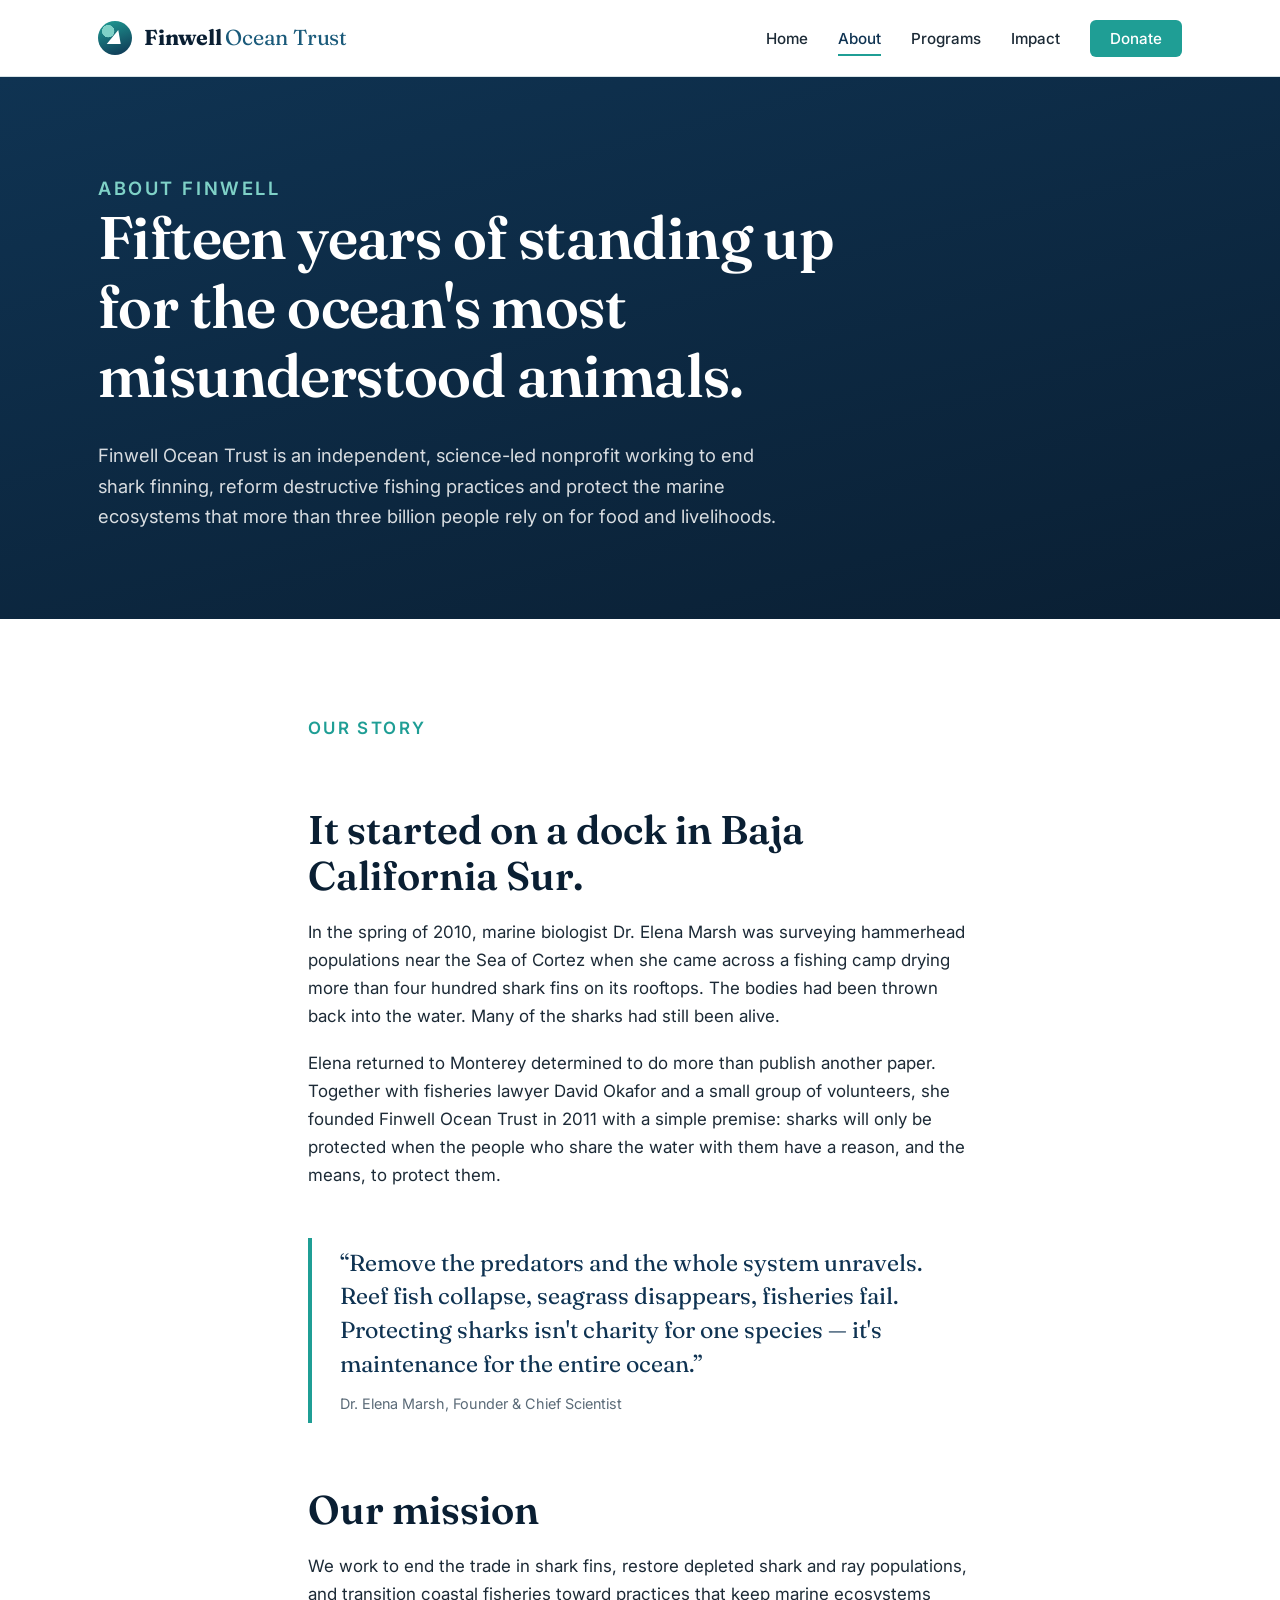
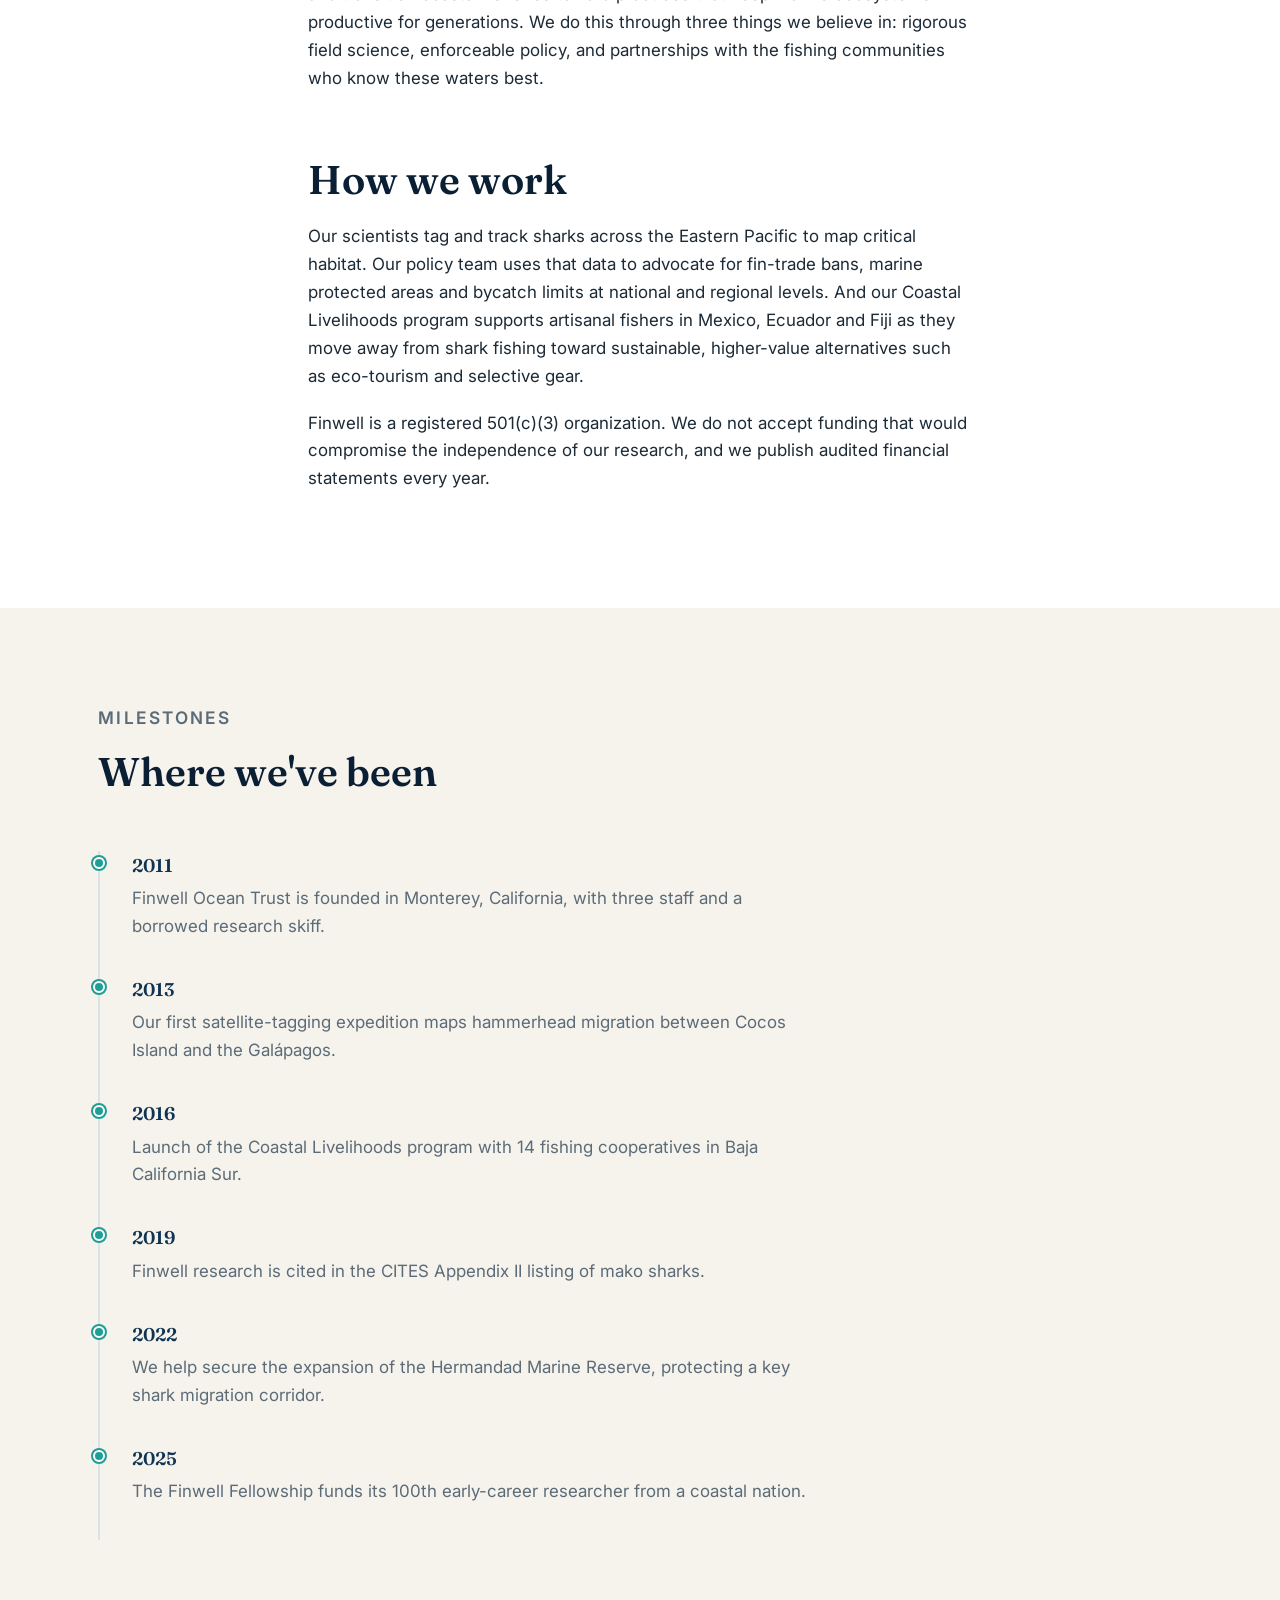
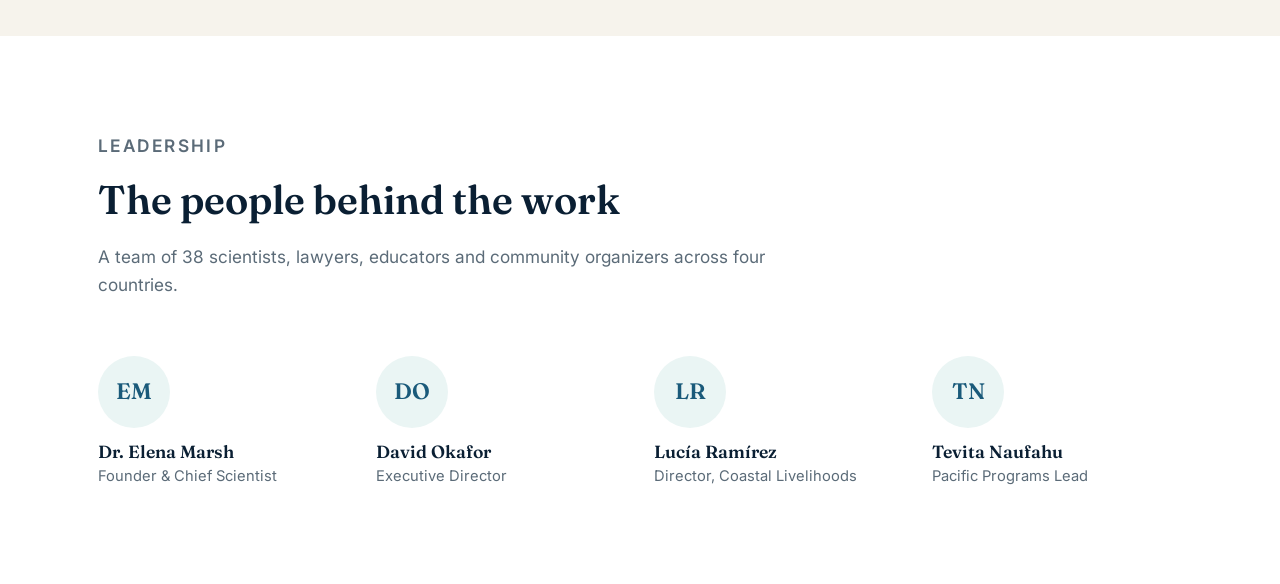
==== about.html @ 3e694627 "Add About page and navigation Co-Authored-By: Claude Opus 5.5 <noreply@anthropic.com>" ====
<!DOCTYPE html>
<html lang="en">
<head>
  <meta charset="UTF-8">
  <meta name="viewport" content="width=device-width, initial-scale=1.0">
  <title>About Us | Finwell Ocean Trust</title>
  <link rel="preconnect" href="https://fonts.googleapis.com">
  <link rel="preconnect" href="https://fonts.gstatic.com" crossorigin>
  <link href="https://fonts.googleapis.com/css2?family=Fraunces:opsz,wght@9..144,400;9..144,600;9..144,700&family=Inter:wght@400;500;600&display=swap" rel="stylesheet">
  <link rel="stylesheet" href="styles.css">
</head>
<body>

  <header class="site-header">
    <div class="container header-inner">
      <a href="index.html" class="wordmark">
        <span class="wordmark-mark" aria-hidden="true"></span>
        <span class="wordmark-text">Finwell <em>Ocean Trust</em></span>
      </a>
      <nav class="site-nav" aria-label="Main">
        <ul>
          <li><a href="index.html">Home</a></li>
          <li><a href="about.html" aria-current="page">About</a></li>
          <li><a href="index.html#programs">Programs</a></li>
          <li><a href="index.html#impact">Impact</a></li>
          <li><a href="index.html#donate" class="nav-donate">Donate</a></li>
        </ul>
      </nav>
    </div>
  </header>

  <main>
    <section class="page-hero">
      <div class="container">
        <p class="eyebrow">About Finwell</p>
        <h1>Fifteen years of standing up for the ocean's most misunderstood animals.</h1>
        <p>
          Finwell Ocean Trust is an independent, science-led nonprofit working
          to end shark finning, reform destructive fishing practices and
          protect the marine ecosystems that more than three billion people
          rely on for food and livelihoods.
        </p>
      </div>
    </section>

    <section class="section">
      <div class="container prose">
        <p class="eyebrow">Our story</p>
        <h2>It started on a dock in Baja California Sur.</h2>
        <p>
          In the spring of 2010, marine biologist Dr. Elena Marsh was
          surveying hammerhead populations near the Sea of Cortez when she
          came across a fishing camp drying more than four hundred shark fins
          on its rooftops. The bodies had been thrown back into the water.
          Many of the sharks had still been alive.
        </p>
        <p>
          Elena returned to Monterey determined to do more than publish
          another paper. Together with fisheries lawyer David Okafor and a
          small group of volunteers, she founded Finwell Ocean Trust in 2011
          with a simple premise: sharks will only be protected when the
          people who share the water with them have a reason, and the
          means, to protect them.
        </p>

        <blockquote class="pull-quote">
          &ldquo;Remove the predators and the whole system unravels. Reef fish
          collapse, seagrass disappears, fisheries fail. Protecting sharks
          isn't charity for one species &mdash; it's maintenance for the
          entire ocean.&rdquo;
          <cite>Dr. Elena Marsh, Founder &amp; Chief Scientist</cite>
        </blockquote>

        <h2>Our mission</h2>
        <p>
          We work to end the trade in shark fins, restore depleted shark and
          ray populations, and transition coastal fisheries toward practices
          that keep marine ecosystems productive for generations. We do this
          through three things we believe in: rigorous field science,
          enforceable policy, and partnerships with the fishing communities
          who know these waters best.
        </p>

        <h2>How we work</h2>
        <p>
          Our scientists tag and track sharks across the Eastern Pacific to
          map critical habitat. Our policy team uses that data to advocate
          for fin-trade bans, marine protected areas and bycatch limits at
          national and regional levels. And our Coastal Livelihoods program
          supports artisanal fishers in Mexico, Ecuador and Fiji as they move
          away from shark fishing toward sustainable, higher-value
          alternatives such as eco-tourism and selective gear.
        </p>
        <p>
          Finwell is a registered 501(c)(3) organization. We do not accept
          funding that would compromise the independence of our research,
          and we publish audited financial statements every year.
        </p>
      </div>
    </section>

    <section class="section section-alt">
      <div class="container">
        <div class="section-head">
          <p class="eyebrow">Milestones</p>
          <h2>Where we've been</h2>
        </div>
        <ol class="timeline prose">
          <li>
            <span class="year">2011</span>
            <p>Finwell Ocean Trust is founded in Monterey, California, with three staff and a borrowed research skiff.</p>
          </li>
          <li>
            <span class="year">2013</span>
            <p>Our first satellite-tagging expedition maps hammerhead migration between Cocos Island and the Galápagos.</p>
          </li>
          <li>
            <span class="year">2016</span>
            <p>Launch of the Coastal Livelihoods program with 14 fishing cooperatives in Baja California Sur.</p>
          </li>
          <li>
            <span class="year">2019</span>
            <p>Finwell research is cited in the CITES Appendix II listing of mako sharks.</p>
          </li>
          <li>
            <span class="year">2022</span>
            <p>We help secure the expansion of the Hermandad Marine Reserve, protecting a key shark migration corridor.</p>
          </li>
          <li>
            <span class="year">2025</span>
            <p>The Finwell Fellowship funds its 100th early-career researcher from a coastal nation.</p>
          </li>
        </ol>
      </div>
    </section>

    <section class="section">
      <div class="container">
        <div class="section-head">
          <p class="eyebrow">Leadership</p>
          <h2>The people behind the work</h2>
          <p>A team of 38 scientists, lawyers, educators and community organizers across four countries.</p>
        </div>
        <div class="team-grid">
          <div class="team-member">
            <div class="avatar">EM</div>
            <h3>Dr. Elena Marsh</h3>
            <p>Founder &amp; Chief Scientist</p>
          </div>
          <div class="team-member">
            <div class="avatar">DO</div>
            <h3>David Okafor</h3>
            <p>Executive Director</p>
          </div>
          <div class="team-member">
            <div class="avatar">LR</div>
            <h3>Lucía Ramírez</h3>
            <p>Director, Coastal Livelihoods</p>
          </div>
          <div class="team-member">
            <div class="avatar">TN</div>
            <h3>Tevita Naufahu</h3>
            <p>Pacific Programs Lead</p>
          </div>
        </div>
      </div>
    </section>
  </main>

</body>
</html>
---- styles.css ----
/* Finwell Ocean Trust — shared stylesheet */

:root {
  --abyss: #0a1f33;
  --deep: #0f3352;
  --tide: #1a5a7a;
  --teal: #1f9e95;
  --teal-light: #7fd1c7;
  --foam: #eaf5f4;
  --sand: #f6f3ec;
  --white: #ffffff;
  --ink: #1c2a36;
  --muted: #5b6b78;
  --line: #d7e3e6;

  --font-display: "Fraunces", Georgia, "Times New Roman", serif;
  --font-body: "Inter", -apple-system, BlinkMacSystemFont, "Segoe UI", Roboto, sans-serif;

  --radius: 6px;
  --container: 1140px;
}

*,
*::before,
*::after {
  box-sizing: border-box;
}

html {
  scroll-behavior: smooth;
}

body {
  margin: 0;
  font-family: var(--font-body);
  font-size: 17px;
  line-height: 1.65;
  color: var(--ink);
  background: var(--white);
  -webkit-font-smoothing: antialiased;
}

img {
  max-width: 100%;
  display: block;
}

a {
  color: var(--tide);
}

h1, h2, h3, h4 {
  font-family: var(--font-display);
  font-weight: 600;
  line-height: 1.15;
  color: var(--abyss);
  margin: 0 0 0.5em;
}

h1 { font-size: clamp(2.4rem, 5vw, 3.75rem); letter-spacing: -0.01em; }
h2 { font-size: clamp(1.8rem, 3.2vw, 2.5rem); }
h3 { font-size: 1.3rem; }

p { margin: 0 0 1.1em; }

.container {
  width: 100%;
  max-width: var(--container);
  margin: 0 auto;
  padding: 0 28px;
}

.eyebrow {
  font-size: 0.78rem;
  font-weight: 600;
  letter-spacing: 0.14em;
  text-transform: uppercase;
  color: var(--teal);
  margin-bottom: 1rem;
}

/* ---------- Header ---------- */

.site-header {
  position: sticky;
  top: 0;
  z-index: 50;
  background: rgba(255, 255, 255, 0.96);
  border-bottom: 1px solid var(--line);
  backdrop-filter: blur(6px);
}

.header-inner {
  display: flex;
  align-items: center;
  justify-content: space-between;
  height: 76px;
}

.wordmark {
  display: flex;
  align-items: center;
  gap: 12px;
  text-decoration: none;
  color: var(--abyss);
}

.wordmark-mark {
  width: 34px;
  height: 34px;
  border-radius: 50%;
  background:
    radial-gradient(circle at 30% 30%, var(--teal-light) 0 18%, transparent 19%),
    linear-gradient(160deg, var(--teal) 0%, var(--deep) 100%);
  position: relative;
  flex-shrink: 0;
}

.wordmark-mark::after {
  /* stylised dorsal fin */
  content: "";
  position: absolute;
  left: 11px;
  top: 9px;
  border-left: 7px solid transparent;
  border-right: 7px solid transparent;
  border-bottom: 14px solid var(--white);
  transform: skewX(-18deg);
}

.wordmark-text {
  font-family: var(--font-display);
  font-size: 1.35rem;
  font-weight: 700;
  letter-spacing: -0.01em;
}

.wordmark-text em {
  font-style: normal;
  font-weight: 400;
  color: var(--tide);
}

/* ---------- Navigation ---------- */

.site-nav ul {
  display: flex;
  align-items: center;
  gap: 30px;
  list-style: none;
  margin: 0;
  padding: 0;
}

.site-nav a {
  text-decoration: none;
  color: var(--ink);
  font-size: 0.95rem;
  font-weight: 500;
  padding: 6px 0;
  border-bottom: 2px solid transparent;
  transition: border-color 0.15s ease, color 0.15s ease;
}

.site-nav a:hover,
.site-nav a[aria-current="page"] {
  color: var(--deep);
  border-bottom-color: var(--teal);
}

.site-nav .nav-donate {
  background: var(--teal);
  color: var(--white);
  padding: 9px 20px;
  border-radius: var(--radius);
  border-bottom: none;
}

.site-nav .nav-donate:hover {
  background: var(--deep);
  color: var(--white);
}

/* ---------- Buttons ---------- */

.btn {
  display: inline-block;
  padding: 14px 28px;
  border-radius: var(--radius);
  font-weight: 600;
  font-size: 0.98rem;
  text-decoration: none;
  transition: background 0.15s ease, color 0.15s ease, border-color 0.15s ease;
}

.btn-primary {
  background: var(--teal);
  color: var(--white);
  border: 2px solid var(--teal);
}

.btn-primary:hover {
  background: #188a82;
  border-color: #188a82;
}

.btn-ghost {
  border: 2px solid rgba(255, 255, 255, 0.55);
  color: var(--white);
}

.btn-ghost:hover {
  border-color: var(--white);
  background: rgba(255, 255, 255, 0.08);
}

/* ---------- Hero ---------- */

.hero {
  background:
    linear-gradient(180deg, rgba(10, 31, 51, 0.15) 0%, rgba(10, 31, 51, 0.65) 100%),
    radial-gradient(ellipse at 80% 0%, #2b7f99 0%, transparent 55%),
    linear-gradient(165deg, var(--tide) 0%, var(--deep) 45%, var(--abyss) 100%);
  color: var(--white);
  padding: 128px 0 140px;
  position: relative;
  overflow: hidden;
}

.hero::after {
  content: "";
  position: absolute;
  left: 0;
  right: 0;
  bottom: -1px;
  height: 60px;
  background: var(--white);
  clip-path: ellipse(75% 100% at 50% 100%);
}

.hero-inner {
  max-width: 820px;
  margin-left: max(28px, calc((100% - var(--container)) / 2 + 28px));
  padding: 0;
}

.hero .eyebrow { color: var(--teal-light); }

.hero h1 {
  color: var(--white);
}

.hero-lede {
  font-size: 1.2rem;
  color: rgba(255, 255, 255, 0.86);
  max-width: 640px;
  margin-bottom: 2.2rem;
}

.hero-actions {
  display: flex;
  flex-wrap: wrap;
  gap: 14px;
}

/* ---------- Sections ---------- */

.section {
  padding: 96px 0;
}

.section-alt {
  background: var(--sand);
}

.section-head {
  max-width: 680px;
  margin-bottom: 56px;
}

.section-head p {
  color: var(--muted);
  font-size: 1.08rem;
}

/* ---------- Impact stats ---------- */

.stats-grid {
  display: grid;
  grid-template-columns: repeat(4, 1fr);
  gap: 28px;
}

.stat {
  border-top: 3px solid var(--teal);
  padding-top: 22px;
}

.stat-figure {
  font-family: var(--font-display);
  font-size: 2.9rem;
  font-weight: 600;
  line-height: 1;
  color: var(--deep);
  margin-bottom: 12px;
}

.stat-label {
  font-weight: 600;
  color: var(--abyss);
  margin-bottom: 6px;
}

.stat-note {
  font-size: 0.92rem;
  color: var(--muted);
  margin: 0;
}

.stats-footnote {
  margin-top: 40px;
  font-size: 0.85rem;
  color: var(--muted);
}

/* ---------- Programs ---------- */

.programs-grid {
  display: grid;
  grid-template-columns: repeat(3, 1fr);
  gap: 28px;
}

.program-card {
  background: var(--white);
  border: 1px solid var(--line);
  border-radius: var(--radius);
  padding: 32px 28px;
}

.program-card .tag {
  display: inline-block;
  font-size: 0.75rem;
  font-weight: 600;
  letter-spacing: 0.08em;
  text-transform: uppercase;
  color: var(--tide);
  background: var(--foam);
  padding: 4px 10px;
  border-radius: 20px;
  margin-bottom: 16px;
}

.program-card p {
  color: var(--muted);
  font-size: 0.98rem;
  margin: 0;
}

/* ---------- Call to action band ---------- */

.cta-band {
  background: linear-gradient(120deg, var(--deep) 0%, var(--tide) 100%);
  color: var(--white);
  padding: 80px 0;
}

.cta-band .container {
  display: flex;
  align-items: center;
  justify-content: space-between;
  gap: 40px;
  flex-wrap: wrap;
}

.cta-band h2 {
  color: var(--white);
  margin: 0 0 8px;
}

.cta-band p {
  color: rgba(255, 255, 255, 0.82);
  margin: 0;
  max-width: 560px;
}

/* ---------- About page ---------- */

.page-hero {
  background: linear-gradient(165deg, var(--deep) 0%, var(--abyss) 100%);
  color: var(--white);
  padding: 96px 0 88px;
}

.page-hero h1 { color: var(--white); max-width: 760px; }
.page-hero .eyebrow { color: var(--teal-light); }

.page-hero p {
  color: rgba(255, 255, 255, 0.84);
  font-size: 1.15rem;
  max-width: 680px;
  margin: 0;
}

.prose {
  max-width: 720px;
}

.prose p { font-size: 1.06rem; }

.prose h2 { margin-top: 1.6em; }

.pull-quote {
  margin: 48px 0;
  padding: 8px 0 8px 28px;
  border-left: 4px solid var(--teal);
  font-family: var(--font-display);
  font-size: 1.45rem;
  line-height: 1.45;
  color: var(--deep);
}

.pull-quote cite {
  display: block;
  margin-top: 14px;
  font-family: var(--font-body);
  font-size: 0.9rem;
  font-style: normal;
  color: var(--muted);
}

.timeline {
  list-style: none;
  margin: 0;
  padding: 0;
  border-left: 2px solid var(--line);
}

.timeline li {
  position: relative;
  padding: 0 0 34px 32px;
}

.timeline li::before {
  content: "";
  position: absolute;
  left: -7px;
  top: 6px;
  width: 12px;
  height: 12px;
  border-radius: 50%;
  background: var(--teal);
  border: 2px solid var(--white);
  box-shadow: 0 0 0 2px var(--teal);
}

.timeline .year {
  font-family: var(--font-display);
  font-weight: 600;
  font-size: 1.15rem;
  color: var(--deep);
  display: block;
}

.timeline p { margin: 4px 0 0; color: var(--muted); }

.team-grid {
  display: grid;
  grid-template-columns: repeat(4, 1fr);
  gap: 28px;
}

.team-member .avatar {
  width: 72px;
  height: 72px;
  border-radius: 50%;
  background: var(--foam);
  color: var(--tide);
  font-family: var(--font-display);
  font-weight: 600;
  font-size: 1.4rem;
  display: flex;
  align-items: center;
  justify-content: center;
  margin-bottom: 14px;
}

.team-member h3 { font-size: 1.1rem; margin-bottom: 2px; }
.team-member p { color: var(--muted); font-size: 0.92rem; margin: 0; }

/* ---------- Footer ---------- */

.site-footer {
  background: var(--abyss);
  color: rgba(255, 255, 255, 0.72);
  padding: 72px 0 32px;
  font-size: 0.94rem;
}

.site-footer h4 {
  font-family: var(--font-body);
  font-size: 0.78rem;
  font-weight: 600;
  letter-spacing: 0.14em;
  text-transform: uppercase;
  color: var(--teal-light);
  margin-bottom: 18px;
}

.site-footer a {
  color: rgba(255, 255, 255, 0.82);
  text-decoration: none;
}

.site-footer a:hover {
  color: var(--white);
  text-decoration: underline;
}

.footer-partners {
  padding-bottom: 48px;
  margin-bottom: 48px;
  border-bottom: 1px solid rgba(255, 255, 255, 0.12);
}

.partner-list {
  display: flex;
  flex-wrap: wrap;
  gap: 14px 16px;
  list-style: none;
  margin: 0;
  padding: 0;
}

.partner-list li {
  border: 1px solid rgba(255, 255, 255, 0.18);
  border-radius: var(--radius);
  padding: 12px 20px;
  font-family: var(--font-display);
  font-size: 1rem;
  color: rgba(255, 255, 255, 0.9);
  letter-spacing: 0.01em;
}

.footer-grid {
  display: grid;
  grid-template-columns: 1.4fr 1fr 1fr 1.5fr;
  gap: 40px;
}

.footer-grid ul {
  list-style: none;
  margin: 0;
  padding: 0;
}

.footer-grid li { margin-bottom: 9px; }

.footer-about .wordmark { color: var(--white); margin-bottom: 16px; }
.footer-about .wordmark-text em { color: var(--teal-light); }
.footer-about p { max-width: 300px; }

.newsletter-form {
  display: flex;
  margin-top: 6px;
}

.newsletter-form input {
  flex: 1;
  min-width: 0;
  padding: 12px 14px;
  border: 1px solid rgba(255, 255, 255, 0.22);
  border-right: none;
  border-radius: var(--radius) 0 0 var(--radius);
  background: rgba(255, 255, 255, 0.06);
  color: var(--white);
  font: inherit;
  font-size: 0.92rem;
}

.newsletter-form input::placeholder { color: rgba(255, 255, 255, 0.5); }

.newsletter-form button {
  padding: 12px 18px;
  border: none;
  border-radius: 0 var(--radius) var(--radius) 0;
  background: var(--teal);
  color: var(--white);
  font: inherit;
  font-weight: 600;
  font-size: 0.92rem;
  cursor: pointer;
}

.newsletter-form button:hover { background: #188a82; }

.social-row {
  display: flex;
  gap: 10px;
  margin-top: 22px;
}

.social-row a {
  width: 38px;
  height: 38px;
  border-radius: 50%;
  border: 1px solid rgba(255, 255, 255, 0.22);
  display: flex;
  align-items: center;
  justify-content: center;
  font-size: 0.78rem;
  font-weight: 600;
}

.social-row a:hover {
  border-color: var(--teal-light);
  text-decoration: none;
}

.footer-bottom {
  margin-top: 56px;
  padding-top: 24px;
  border-top: 1px solid rgba(255, 255, 255, 0.12);
  display: flex;
  justify-content: space-between;
  flex-wrap: wrap;
  gap: 12px;
  font-size: 0.84rem;
  color: rgba(255, 255, 255, 0.55);
}

.footer-bottom p { margin: 0; }

/* ---------- Responsive ---------- */

@media (max-width: 960px) {
  .stats-grid,
  .team-grid { grid-template-columns: repeat(2, 1fr); }
  .programs-grid { grid-template-columns: 1fr; }
  .footer-grid { grid-template-columns: 1fr 1fr; }
}

@media (max-width: 720px) {
  .header-inner { height: auto; padding-top: 14px; padding-bottom: 14px; flex-wrap: wrap; gap: 12px; }
  .site-nav ul { gap: 18px; flex-wrap: wrap; }
  .hero { padding: 88px 0 100px; }
  .section { padding: 72px 0; }
  .stats-grid,
  .team-grid,
  .footer-grid { grid-template-columns: 1fr; }
}
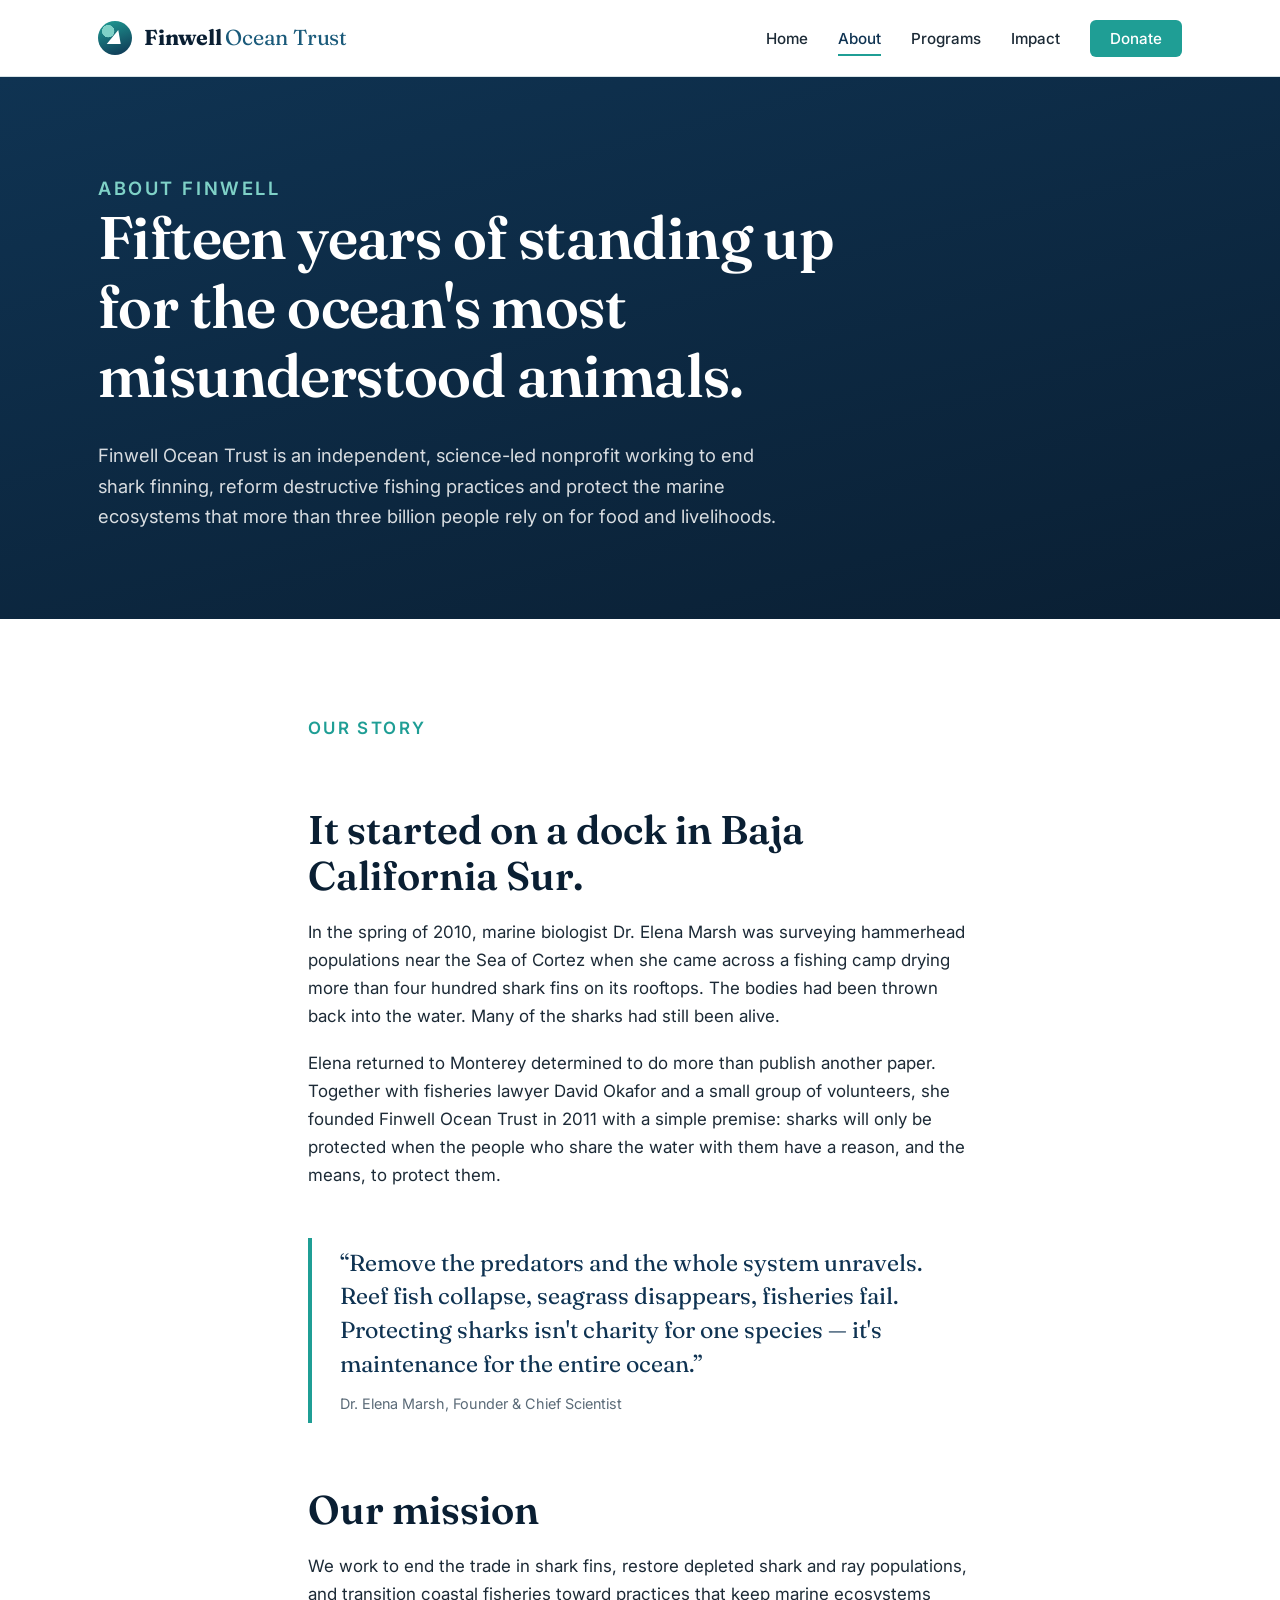
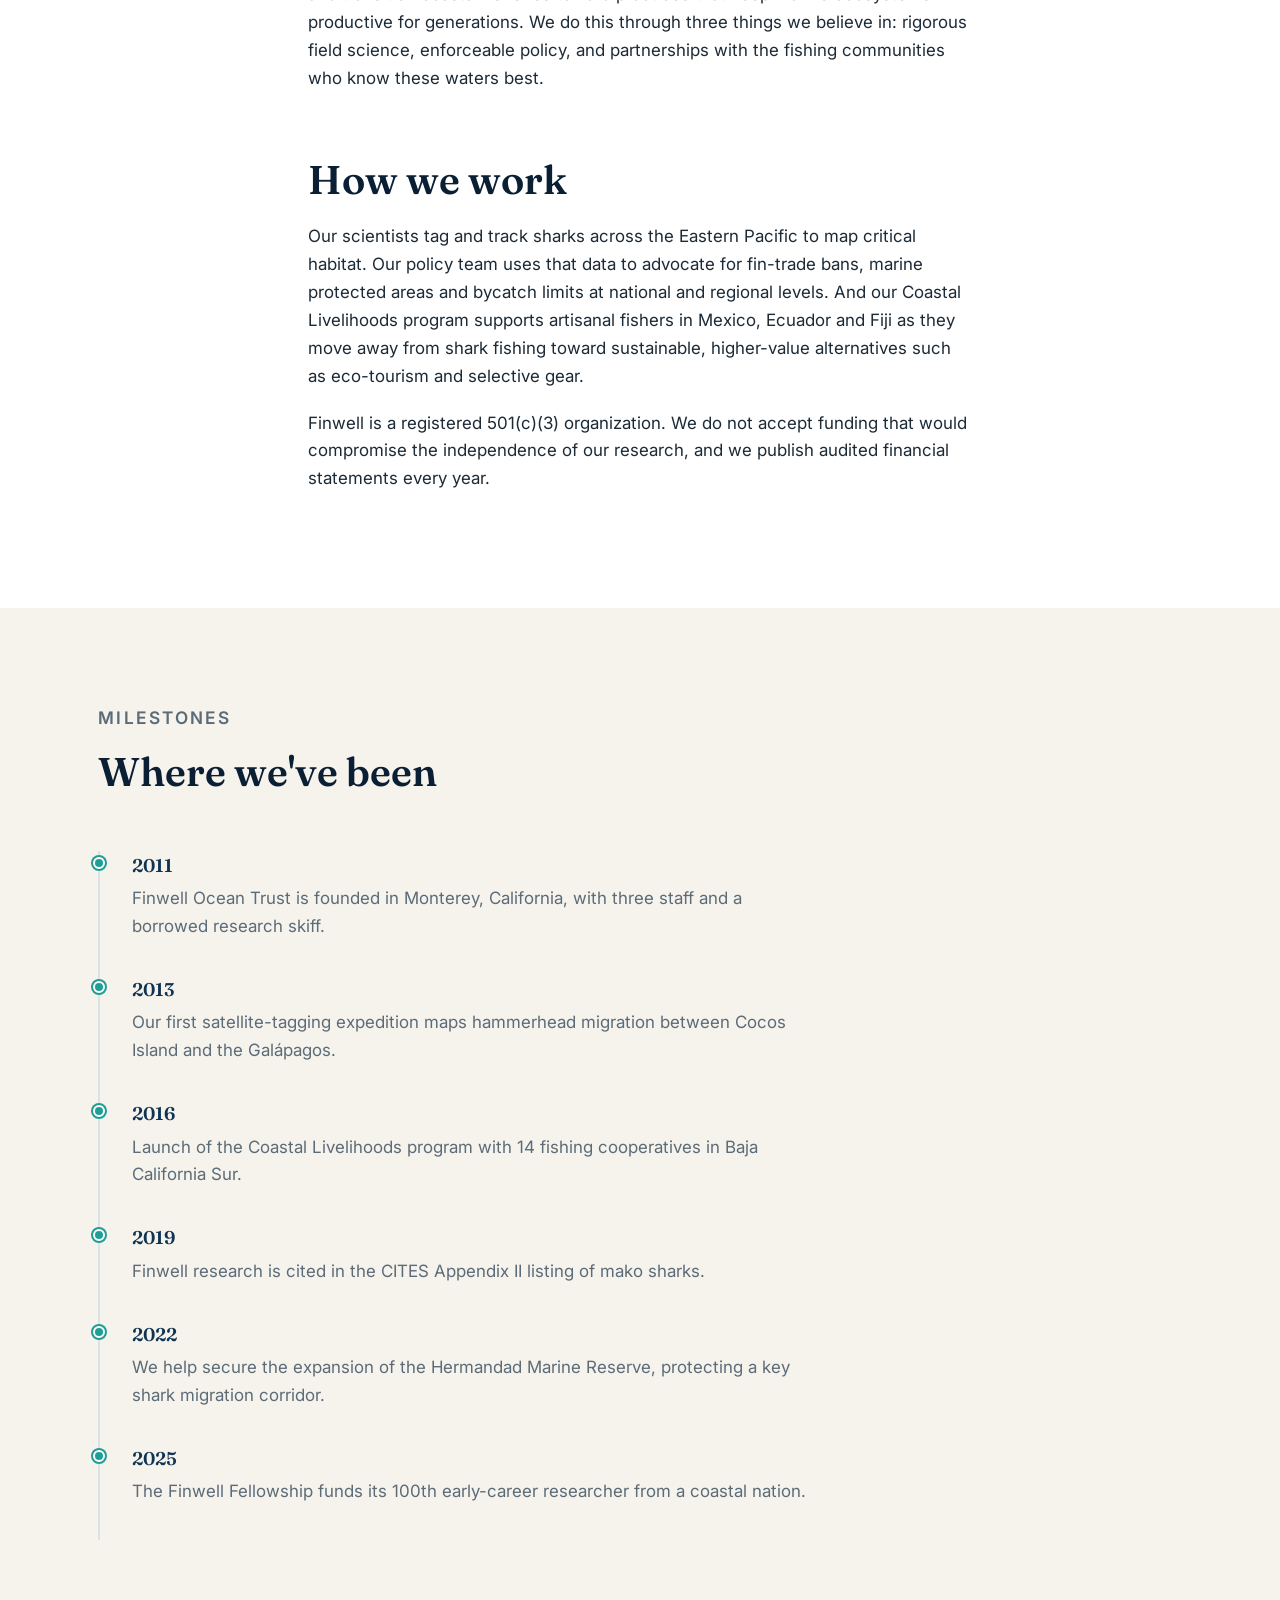
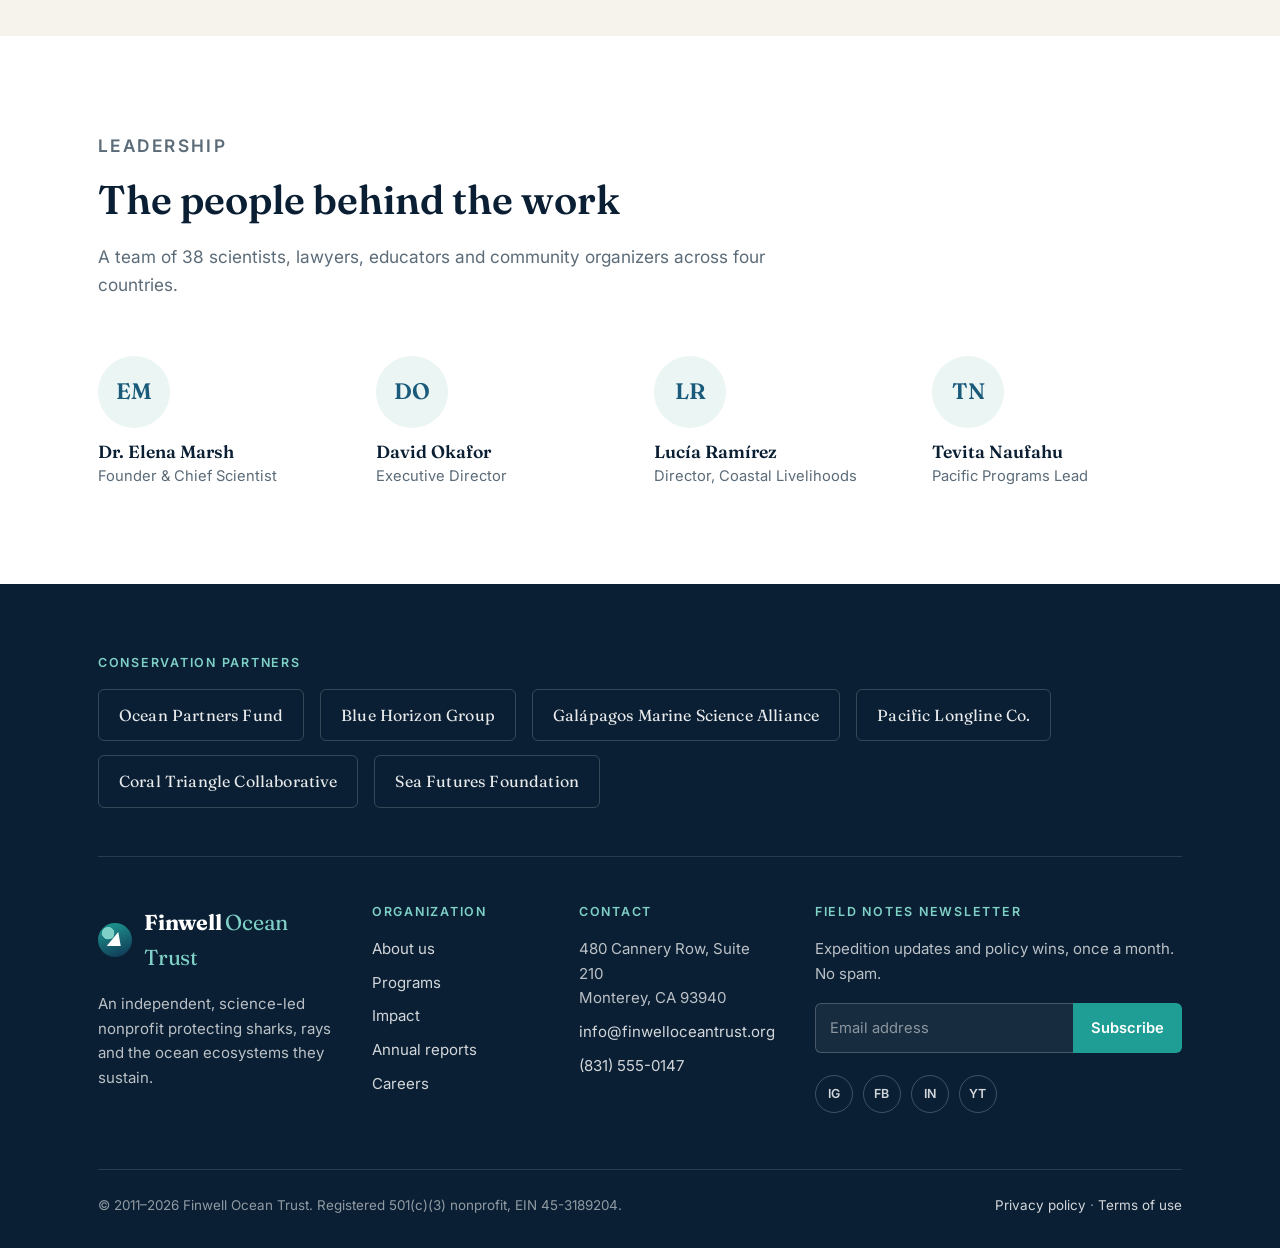
==== commit 67ca17cf: "Add partner logos and footer Co-Authored-By: Claude Opus 5.5 <noreply@anthropic.com>" ====
--- a/about.html
+++ b/about.html
@@ -167,5 +167,68 @@
     </section>
   </main>
 
+  <footer class="site-footer">
+    <div class="container">
+      <div class="footer-partners">
+        <h4>Conservation partners</h4>
+        <ul class="partner-list">
+          <li>Ocean Partners Fund</li>
+          <li>Blue Horizon Group</li>
+          <li>Galápagos Marine Science Alliance</li>
+          <li>Pacific Longline Co.</li>
+          <li>Coral Triangle Collaborative</li>
+          <li>Sea Futures Foundation</li>
+        </ul>
+      </div>
+
+      <div class="footer-grid">
+        <div class="footer-about">
+          <a href="index.html" class="wordmark">
+            <span class="wordmark-mark" aria-hidden="true"></span>
+            <span class="wordmark-text">Finwell <em>Ocean Trust</em></span>
+          </a>
+          <p>An independent, science-led nonprofit protecting sharks, rays and the ocean ecosystems they sustain.</p>
+        </div>
+        <div>
+          <h4>Organization</h4>
+          <ul>
+            <li><a href="about.html">About us</a></li>
+            <li><a href="index.html#programs">Programs</a></li>
+            <li><a href="index.html#impact">Impact</a></li>
+            <li><a href="#">Annual reports</a></li>
+            <li><a href="#">Careers</a></li>
+          </ul>
+        </div>
+        <div>
+          <h4>Contact</h4>
+          <ul>
+            <li>480 Cannery Row, Suite 210<br>Monterey, CA 93940</li>
+            <li><a href="mailto:info@finwelloceantrust.org">info@finwelloceantrust.org</a></li>
+            <li><a href="tel:+18315550147">(831) 555-0147</a></li>
+          </ul>
+        </div>
+        <div>
+          <h4>Field notes newsletter</h4>
+          <p>Expedition updates and policy wins, once a month. No spam.</p>
+          <form class="newsletter-form" action="#" onsubmit="return false;">
+            <input type="email" name="email" placeholder="Email address" aria-label="Email address">
+            <button type="submit">Subscribe</button>
+          </form>
+          <div class="social-row">
+            <a href="#" aria-label="Instagram">IG</a>
+            <a href="#" aria-label="Facebook">FB</a>
+            <a href="#" aria-label="LinkedIn">IN</a>
+            <a href="#" aria-label="YouTube">YT</a>
+          </div>
+        </div>
+      </div>
+
+      <div class="footer-bottom">
+        <p>&copy; 2011&ndash;2026 Finwell Ocean Trust. Registered 501(c)(3) nonprofit, EIN 45-3189204.</p>
+        <p><a href="#">Privacy policy</a> &middot; <a href="#">Terms of use</a></p>
+      </div>
+    </div>
+  </footer>
+
 </body>
 </html>
